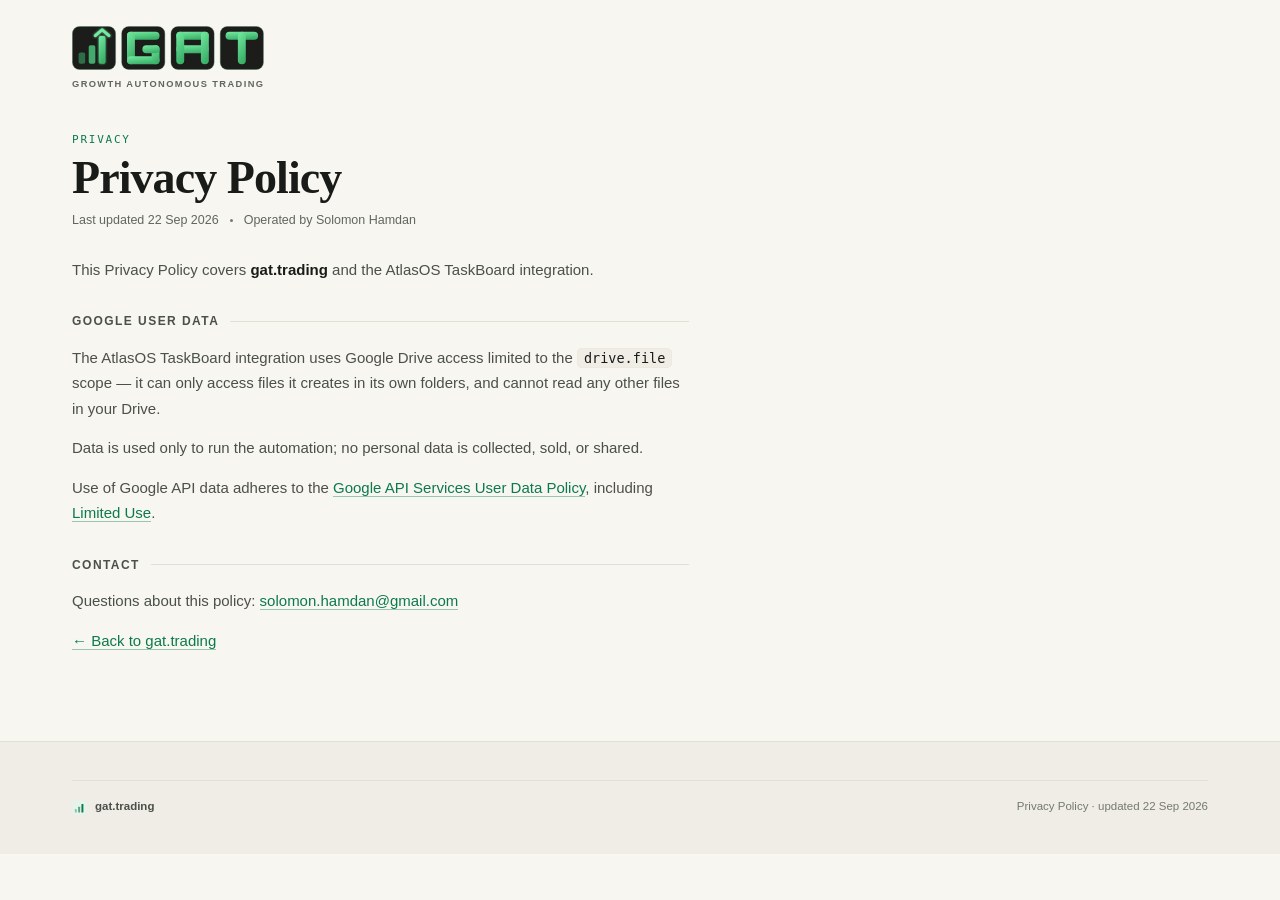
==== privacy/index.html @ 491ab85e "site: add /privacy policy page" ====
<!doctype html>
<html lang="en">
<head>
<meta charset="utf-8">
<meta name="viewport" content="width=device-width, initial-scale=1, viewport-fit=cover">
<title>Privacy Policy — gat.trading</title>
<meta name="description" content="Privacy Policy for gat.trading and the AtlasOS TaskBoard integration: Google user data, drive.file scope, and Limited Use.">
<meta name="robots" content="index,follow">
<meta name="color-scheme" content="light dark">
<meta name="theme-color" content="#f7f6f1" media="(prefers-color-scheme: light)">
<meta name="theme-color" content="#0b0d0c" media="(prefers-color-scheme: dark)">
<link rel="icon" href="data:image/svg+xml,<svg xmlns='http://www.w3.org/2000/svg' viewBox='0 0 100 100'><rect width='100' height='100' rx='22' fill='%230d7a4a'/><rect x='20' y='58' width='14' height='26' rx='4' fill='white' opacity='.45'/><rect x='43' y='42' width='14' height='42' rx='4' fill='white' opacity='.7'/><rect x='66' y='24' width='14' height='60' rx='4' fill='white'/></svg>">
<link rel="stylesheet" href="/assets/style.css?v=21">
<style>
  /* Prose wrapper — reuses the site's tokens, only constrains measure & spacing. */
  .legal { max-width: 74ch; padding-bottom: 8px; }
  .legal p { font-size: 15px; line-height: 1.7; color: var(--ink2); margin-top: 14px; }
  .legal p:first-of-type { margin-top: 0; }
  .legal b { color: var(--ink); font-weight: 620; }
  .legal code { font-family: var(--mono); font-size: 13.5px; background: var(--bg2); border: 1px solid var(--hair); border-radius: 5px; padding: 1px 6px; color: var(--ink); }
  .legal a { color: var(--brand); text-decoration: none; border-bottom: 1px solid color-mix(in srgb, var(--brand) 40%, transparent); }
  .legal a:hover { border-bottom-color: var(--brand); }
  .legal .stitle { margin-top: 30px; }
  .backhome { margin-top: 26px; font-size: 12.5px; }
</style>
</head>
<body>

<header class="mast shell">
  <div class="mastrow">
    <div class="lockup">
    <!-- GAT mark — same inline SVG as the homepage lockup. -->
    <svg class="logo" viewBox="0 0 436 100" role="img" aria-label="GAT" focusable="false">
      <defs>
        <linearGradient id="gatg" x1="0" y1="0" x2="0.35" y2="1">
          <stop offset="0"   stop-color="#74EBA1"/>
          <stop offset="1"   stop-color="#3CB16A"/>
        </linearGradient>
        <filter id="gatglow" x="-60%" y="-60%" width="220%" height="220%">
          <feGaussianBlur stdDeviation="2.6" result="b"/>
          <feMerge><feMergeNode in="b"/><feMergeNode in="SourceGraphic"/></feMerge>
        </filter>
      </defs>
      <g transform="translate(0,0)">
        <rect class="tile" x="1" y="1" width="98" height="98" rx="16"/>
        <rect x="15" y="60" width="15" height="26" rx="4" fill="#2E6E47"/>
        <rect x="38" y="44" width="15" height="42" rx="4" fill="#43A96C"/>
        <rect x="61" y="23" width="15" height="63" rx="4" fill="url(#gatg)" filter="url(#gatglow)"/>
        <path d="M53 22 L68.5 8.5 L84 22" fill="none" stroke="#74EBA1" stroke-width="6.5"
              stroke-linecap="round" stroke-linejoin="round" filter="url(#gatglow)"/>
      </g>
      <g transform="translate(112,0)" fill="url(#gatg)">
        <rect class="tile" x="1" y="1" width="98" height="98" rx="16"/>
        <rect x="13" y="13" width="74" height="18" rx="9"/>
        <rect x="13" y="13" width="18" height="74" rx="9"/>
        <rect x="13" y="69" width="74" height="18" rx="9"/>
        <rect x="69" y="44" width="18" height="43" rx="9"/>
        <rect x="48" y="44" width="39" height="18" rx="9"/>
      </g>
      <g transform="translate(224,0)" fill="url(#gatg)">
        <rect class="tile" x="1" y="1" width="98" height="98" rx="16"/>
        <rect x="13" y="13" width="74" height="18" rx="9"/>
        <rect x="13" y="44" width="74" height="18" rx="9"/>
        <rect x="13" y="13" width="18" height="74" rx="9"/>
        <rect x="69" y="13" width="18" height="74" rx="9"/>
      </g>
      <g transform="translate(336,0)" fill="url(#gatg)">
        <rect class="tile" x="1" y="1" width="98" height="98" rx="16"/>
        <rect x="13" y="13" width="74" height="18" rx="9"/>
        <rect x="41" y="13" width="18" height="74" rx="9"/>
      </g>
    </svg>
      <div class="tagline">Growth Autonomous Trading</div>
    </div>
  </div>
</header>

<main class="shell">
  <section class="panel on">
    <div class="phead">
      <div class="no">PRIVACY</div>
      <h1>Privacy Policy</h1>
      <div class="psub">
        <span>Last updated 22 Sep 2026</span>
        <span class="sep"></span>
        <span>Operated by Solomon Hamdan</span>
      </div>
    </div>

    <div class="legal">
      <p>This Privacy Policy covers <b>gat.trading</b> and the AtlasOS TaskBoard integration.</p>

      <div class="stitle"><h2>Google user data</h2><span class="rule"></span></div>
      <p>The AtlasOS TaskBoard integration uses Google Drive access limited to the
        <code>drive.file</code> scope — it can only access files it creates in its own
        folders, and cannot read any other files in your Drive.</p>
      <p>Data is used only to run the automation; no personal data is collected, sold, or shared.</p>
      <p>Use of Google API data adheres to the
        <a href="https://developers.google.com/terms/api-services-user-data-policy" target="_blank" rel="noopener">Google API Services User Data Policy</a>,
        including
        <a href="https://developers.google.com/terms/api-services-user-data-policy#additional_requirements_for_specific_api_scopes" target="_blank" rel="noopener">Limited Use</a>.</p>

      <div class="stitle"><h2>Contact</h2><span class="rule"></span></div>
      <p>Questions about this policy: <a href="mailto:solomon.hamdan@gmail.com">solomon.hamdan@gmail.com</a></p>

      <p class="backhome"><a href="/">← Back to gat.trading</a></p>
    </div>
  </section>
</main>

<footer>
  <div class="shell footin">
    <div class="footline">
      <span class="b">
        <svg viewBox="0 0 100 100"><rect width="100" height="100" rx="24" fill="var(--wash)"/><rect x="19" y="60" width="13" height="24" rx="4" fill="var(--brand)" opacity=".4"/><rect x="41" y="45" width="13" height="39" rx="4" fill="var(--brand)" opacity=".65"/><rect x="63" y="26" width="13" height="58" rx="4" fill="var(--brand)"/></svg>
        gat.trading
      </span>
      <span>Privacy Policy · updated 22 Sep 2026</span>
    </div>
  </div>
</footer>

</body>
</html>
---- assets/style.css ----
/* ============================================================
   gat.trading — stylesheet (Fable redesign, applied 2026-08-22)
   System fonts, inline SVG, no network. Warm ledger paper in light,
   deep green-black in dark; the theme switch on the masthead adds a
   data-theme attribute on <html>, otherwise the system setting rules.
   ============================================================ */

:root {
  color-scheme: light dark;
  --sans: ui-sans-serif, -apple-system, BlinkMacSystemFont, "Segoe UI", Inter, "Helvetica Neue", Arial, sans-serif;
  --serif: "Iowan Old Style", Charter, "Palatino Linotype", Palatino, Georgia, "Source Serif 4", serif;
  --mono: ui-monospace, "SF Mono", "JetBrains Mono", Menlo, Consolas, monospace;

  /* light — warm ledger paper */
  --bg: #f7f6f1;
  --bg2: #efede6;
  --card: #fffefb;
  --card2: #faf9f4;
  --line: #e2dfd3;
  --hair: #eceade;
  --ink: #191b18;
  --ink2: #4b5049;
  --mut: #61665d;
  --faint: #747970;

  --brand: #0d7a4a;
  --brand2: #0a5e39;
  --wash: #e6f3eb;

  --up: #0d7a49;   --upw: rgba(13,122,73,.11);
  --dn: #b53238;   --dnw: rgba(181,50,56,.11);
  --amber: #99650f; --amberw: #f6edd9;
  --violet: #5a4bad; --violetw: #eeebf9;
  --blue: #1f5f9e;  --bluew: #e6f0f9;
  --gold: #8a6a12;  --goldw: #f7f0d8;

  --sh1: 0 1px 2px rgba(25,27,24,.05);
  --sh2: 0 2px 5px rgba(25,27,24,.05), 0 12px 30px -16px rgba(25,27,24,.18);

  --rs: 8px; --rm: 12px; --rl: 16px;
  --pad: clamp(16px, 4vw, 32px);
  --shell: 1200px;
}

@media (prefers-color-scheme: dark) {
  :root:not([data-theme="light"]) {
    --bg: #0b0d0c; --bg2: #0f1210; --card: #141816; --card2: #181c1a;
    --line: #262b27; --hair: #1d221f;
    --ink: #e8ece9; --ink2: #b3bab4; --mut: #8e968f; --faint: #7c847d;
    --brand: #55d896; --brand2: #7ce4b1; --wash: rgba(85,216,150,.12);
    --up: #4bd894; --upw: rgba(75,216,148,.13);
    --dn: #ff7c81; --dnw: rgba(255,124,129,.13);
    --amber: #f0b565; --amberw: rgba(240,181,101,.13);
    --violet: #a99cf5; --violetw: rgba(169,156,245,.13);
    --blue: #74b6f0; --bluew: rgba(116,182,240,.13);
    --gold: #e3c268; --goldw: rgba(227,194,104,.13);
    --sh1: 0 1px 2px rgba(0,0,0,.4);
    --sh2: 0 2px 5px rgba(0,0,0,.35), 0 14px 34px -18px rgba(0,0,0,.75);
  }
}
:root[data-theme="dark"] {
  --bg: #0b0d0c; --bg2: #0f1210; --card: #141816; --card2: #181c1a;
  --line: #262b27; --hair: #1d221f;
  --ink: #e8ece9; --ink2: #b3bab4; --mut: #8e968f; --faint: #7c847d;
  --brand: #55d896; --brand2: #7ce4b1; --wash: rgba(85,216,150,.12);
  --up: #4bd894; --upw: rgba(75,216,148,.13);
  --dn: #ff7c81; --dnw: rgba(255,124,129,.13);
  --amber: #f0b565; --amberw: rgba(240,181,101,.13);
  --violet: #a99cf5; --violetw: rgba(169,156,245,.13);
  --blue: #74b6f0; --bluew: rgba(116,182,240,.13);
  --gold: #e3c268; --goldw: rgba(227,194,104,.13);
  --sh1: 0 1px 2px rgba(0,0,0,.4);
  --sh2: 0 2px 5px rgba(0,0,0,.35), 0 14px 34px -18px rgba(0,0,0,.75);
}

*, *::before, *::after { box-sizing: border-box; }
html { -webkit-text-size-adjust: 100%; }
body {
  margin: 0; background: var(--bg); color: var(--ink);
  font-family: var(--sans); font-size: 15px; line-height: 1.55;
  -webkit-font-smoothing: antialiased; text-rendering: optimizeLegibility;
  overflow-x: hidden;
}
h1,h2,h3,h4,p,ul,ol,figure { margin: 0; }
ul { padding: 0; list-style: none; }
button { font: inherit; color: inherit; background: none; border: 0; cursor: pointer; }
a { color: inherit; }
svg { display: block; }
:focus-visible { outline: 2px solid var(--brand); outline-offset: 2px; border-radius: 4px; }

.num { font-family: var(--mono); font-variant-numeric: tabular-nums; letter-spacing: -.01em; }
.up { color: var(--up); } .dn { color: var(--dn); }
.flat { color: var(--faint); } .na { color: var(--faint); }
.sr { position:absolute; width:1px; height:1px; margin:-1px; padding:0; overflow:hidden; clip:rect(0 0 0 0); white-space:nowrap; border:0; }
.shell { max-width: var(--shell); margin-inline: auto; padding-inline: var(--pad); }

.eyebrow { font-size: 10.5px; font-weight: 660; letter-spacing: .14em; text-transform: uppercase; color: var(--mut); }

/* ---- masthead ---- */
.mast { padding-top: clamp(16px, 3vw, 26px); }
.mastrow { display: flex; align-items: center; justify-content: space-between; gap: 14px; flex-wrap: wrap; }
.lockup { display: flex; align-items: center; gap: 12px; }
.mark { width: 40px; height: 40px; border-radius: 11px; flex: none; }
.word { font-size: clamp(20px, 3.4vw, 25px); font-weight: 700; letter-spacing: .01em; line-height: 1; }
.word i { font-style: normal; color: var(--brand); }
.word span { color: var(--faint); font-weight: 400; }
.tagline { margin-top: 4px; font-size: 9.5px; font-weight: 620; letter-spacing: .19em; text-transform: uppercase; color: var(--mut); }
.mastright { display: flex; align-items: center; gap: 10px; }
.folio {
  display: inline-flex; align-items: center; gap: 8px; padding: 6px 12px 6px 9px;
  border-radius: 999px; background: var(--card); border: 1px solid var(--line);
  box-shadow: var(--sh1); font-size: 11.5px; color: var(--ink2); white-space: nowrap;
}
.folio b { font-family: var(--mono); font-weight: 600; font-size: 11px; color: var(--ink); }
.pulse { width: 6px; height: 6px; border-radius: 50%; background: var(--brand); position: relative; flex: none; }
.pulse::after { content:""; position:absolute; inset:-4px; border-radius:50%; border:1px solid var(--brand); opacity:.4; animation: pw 2.8s ease-out infinite; }
@keyframes pw { 0% { transform: scale(.6); opacity:.5 } 70%,100% { transform: scale(1.5); opacity:0 } }
.themer { display: inline-flex; padding: 3px; gap: 2px; border-radius: 999px; background: var(--card); border: 1px solid var(--line); box-shadow: var(--sh1); }
.themer button { width: 28px; height: 26px; border-radius: 999px; display: grid; place-items: center; color: var(--mut); }
.themer button:hover { color: var(--ink); }
.themer button[aria-pressed="true"] { background: var(--bg2); color: var(--ink); }
.themer svg { width: 14px; height: 14px; stroke: currentColor; fill: none; stroke-width: 1.7; stroke-linecap: round; stroke-linejoin: round; }
@media (max-width: 560px) { .folio .fl-x { display: none; } }

/* ---- tabs ---- */
.navwrap {
  position: sticky; top: 0; z-index: 40; margin-top: clamp(12px, 2.4vw, 20px);
  background: color-mix(in srgb, var(--bg) 86%, transparent);
  -webkit-backdrop-filter: saturate(150%) blur(13px); backdrop-filter: saturate(150%) blur(13px);
  border-bottom: 1px solid var(--hair);
}
.tabs { position: relative; display: flex; gap: 2px; overflow-x: auto; scrollbar-width: none; padding-top: 4px; }
.tabs::-webkit-scrollbar { display: none; }
.tab {
  flex: none; position: relative; padding: 9px 14px 12px; border-radius: var(--rs);
  font-size: 13.5px; font-weight: 540; color: var(--mut); white-space: nowrap;
  display: inline-flex; align-items: baseline; gap: 7px; transition: color .16s;
}
.tab:hover { color: var(--ink2); }
.tab[aria-selected="true"] { color: var(--ink); font-weight: 650; }
.tab .k {
  font-family: var(--mono); font-size: 10px; color: var(--faint);
  padding: 1px 5px; border-radius: 999px; background: var(--bg2); border: 1px solid var(--hair);
}
.tab[aria-selected="true"] .k { color: var(--brand2); background: var(--wash); border-color: transparent; }
.ink { position: absolute; bottom: 0; left: 0; width: 0; height: 2px; border-radius: 2px 2px 0 0; background: var(--brand); transition: transform .3s cubic-bezier(.2,.8,.25,1), width .3s cubic-bezier(.2,.8,.25,1); }

/* ---- panels / page heads ---- */
main { padding-block: clamp(22px, 4vw, 38px) 0; }
.panel { display: none; }
.panel.on { display: block; animation: fadein .3s cubic-bezier(.2,.8,.25,1); }
@keyframes fadein { from { opacity: 0; transform: translateY(6px) } to { opacity: 1; transform: none } }

.phead { margin-bottom: clamp(18px, 3vw, 26px); }
.phead .no { font-family: var(--mono); font-size: 11px; color: var(--brand); letter-spacing: .16em; }
.phead h1 { font-family: var(--serif); font-weight: 560; font-size: clamp(30px, 5.4vw, 46px); line-height: 1.04; letter-spacing: -.02em; margin-top: 6px; }
.psub { margin-top: 9px; display: flex; flex-wrap: wrap; align-items: center; gap: 6px 11px; font-size: 12.5px; color: var(--mut); }
.psub .sep { width: 3px; height: 3px; border-radius: 50%; background: var(--faint); }
.psub .num { font-size: 12px; color: var(--ink2); }

.card { background: var(--card); border: 1px solid var(--line); border-radius: var(--rl); box-shadow: var(--sh1); }
.stitle { display: flex; align-items: center; gap: 11px; margin: 0 0 12px; }
.stitle h2 { font-size: 12px; font-weight: 680; letter-spacing: .12em; text-transform: uppercase; color: var(--ink2); white-space: nowrap; }
.stitle .rule { flex: 1; height: 1px; background: var(--line); }
.stitle .tag { font-family: var(--mono); font-size: 10.5px; color: var(--faint); text-align: right; }

.notice {
  display: flex; gap: 11px; align-items: flex-start; padding: 11px 14px; margin-bottom: 20px;
  border-radius: var(--rm); background: var(--amberw);
  border: 1px solid color-mix(in srgb, var(--amber) 26%, transparent);
  font-size: 12.5px; color: var(--ink2); line-height: 1.55;
}
.notice svg { width: 15px; height: 15px; flex: none; margin-top: 2px; stroke: var(--amber); fill: none; stroke-width: 1.8; stroke-linecap: round; }
.notice b { color: var(--ink); font-weight: 620; }

/* ---- markets: tape ---- */
.tape { display: grid; grid-template-columns: repeat(5, minmax(0,1fr)); gap: 10px; margin-bottom: 22px; }
@media (max-width: 1040px) { .tape { grid-template-columns: repeat(3, minmax(0,1fr)); } }
@media (max-width: 700px) {
  .tape { grid-template-columns: none; grid-auto-flow: column; grid-auto-columns: 62%; overflow-x: auto; scroll-snap-type: x mandatory; margin-inline: calc(var(--pad) * -1); padding-inline: var(--pad); scrollbar-width: none; }
  .tape::-webkit-scrollbar { display: none; }
  .tp { scroll-snap-align: start; }
}
.tp {
  background: var(--card); border: 1px solid var(--line); border-radius: var(--rm);
  padding: 12px 13px 10px; box-shadow: var(--sh1);
  transition: transform .2s cubic-bezier(.2,.8,.25,1), box-shadow .2s, border-color .2s;
}
.tp:hover { transform: translateY(-2px); box-shadow: var(--sh2); border-color: color-mix(in srgb, var(--line) 45%, var(--brand)); }
.tp-r { display: flex; align-items: baseline; justify-content: space-between; gap: 8px; }
.tp-n { font-size: 10.5px; font-weight: 650; letter-spacing: .08em; text-transform: uppercase; color: var(--mut); }
.tp-d { font-family: var(--mono); font-size: 11.5px; font-weight: 600; }
.tp-p { font-family: var(--mono); font-size: clamp(18px, 2.4vw, 22px); font-weight: 600; letter-spacing: -.03em; margin-top: 3px; }
.tp-x { display: flex; justify-content: space-between; margin-top: 3px; font-size: 8.5px; letter-spacing: .06em; color: var(--faint); text-transform: uppercase; }

/* ---- markets: breadth ---- */
.breadth {
  display: grid; grid-template-columns: minmax(0,1fr) minmax(0,1.05fr); gap: 18px; align-items: start;
  background: var(--card); border: 1px solid var(--line); border-radius: var(--rl);
  padding: 15px 17px; box-shadow: var(--sh1); margin-bottom: 22px;
}
@media (max-width: 860px) { .breadth { grid-template-columns: 1fr; gap: 18px; } }
.brh { display: flex; align-items: center; justify-content: space-between; gap: 10px; margin-bottom: 10px; flex-wrap: wrap; }
.brt { font-size: 11px; font-weight: 670; letter-spacing: .12em; text-transform: uppercase; color: var(--mut); }
.brbar { display: flex; height: 9px; border-radius: 999px; overflow: hidden; gap: 2px; background: var(--bg2); }
.brseg { min-width: 3px; transition: flex-grow .45s cubic-bezier(.2,.8,.25,1); }
.brseg.g { background: var(--up); } .brseg.f { background: var(--faint); opacity: .5; } .brseg.r { background: var(--dn); }
.brkey { display: flex; gap: 15px; margin-top: 10px; font-size: 11.5px; color: var(--mut); flex-wrap: wrap; }
.brkey i { width: 7px; height: 7px; border-radius: 2px; display: inline-block; margin-right: 6px; vertical-align: 1px; }
.brkey b { font-family: var(--mono); font-weight: 600; color: var(--ink); }
.movers { display: grid; grid-template-columns: 1fr 1fr; gap: 4px 22px; }
@media (max-width: 460px) { .movers { grid-template-columns: 1fr; } }
.mvc + .mvc { border-left: 1px solid var(--hair); padding-left: 20px; }
@media (max-width: 460px) { .mvc + .mvc { border-left: 0; padding-left: 0; border-top: 1px solid var(--hair); padding-top: 6px; margin-top: 4px; } }
.mv { display: flex; align-items: center; gap: 9px; padding: 3.5px 0; font-size: 12.5px; min-width: 0; }
.mv .r { font-family: var(--mono); font-size: 9.5px; color: var(--faint); width: 12px; flex: none; }
.mv .n { flex: 1; min-width: 0; overflow: hidden; text-overflow: ellipsis; white-space: nowrap; color: var(--ink2); }
.mv .v { font-family: var(--mono); font-size: 12px; font-weight: 600; flex: none; }

/* ---- markets: controls ---- */
.controls { display: flex; align-items: center; gap: 10px; flex-wrap: wrap; margin-bottom: 14px; }
.chips { display: flex; gap: 5px; flex-wrap: wrap; }
.chip {
  padding: 6px 12px; border-radius: 999px; font-size: 12.5px; font-weight: 520;
  color: var(--mut); border: 1px solid var(--line); background: var(--card);
  transition: all .15s; white-space: nowrap;
}
.chip:hover { color: var(--ink); border-color: var(--faint); }
.chip[aria-pressed="true"] { background: var(--ink); color: var(--bg); border-color: var(--ink); font-weight: 600; }
.chip .c { font-family: var(--mono); font-size: 10px; opacity: .55; margin-left: 5px; }
.chip.sm { padding: 3px 9px; font-size: 11px; }
.search { position: relative; margin-left: auto; }
.search input {
  font: inherit; font-size: 13px; width: 185px; padding: 7px 11px 7px 30px;
  border-radius: 999px; border: 1px solid var(--line); background: var(--card); color: var(--ink);
  transition: border-color .15s, width .2s;
}
.search input::placeholder { color: var(--faint); }
.search input:focus { outline: none; border-color: var(--brand); width: 215px; }
.search svg { position: absolute; left: 11px; top: 50%; transform: translateY(-50%); width: 13px; height: 13px; stroke: var(--faint); fill: none; stroke-width: 1.9; }
@media (max-width: 640px) { .search { margin-left: 0; width: 100%; } .search input, .search input:focus { width: 100%; } }

/* ---- markets: tables ---- */
.grp { margin-bottom: 20px; }
.twrap { background: var(--card); border: 1px solid var(--line); border-radius: var(--rl); box-shadow: var(--sh1); overflow: clip; }
table.mk { width: 100%; border-collapse: collapse; }
table.mk thead th {
  position: sticky; top: 46px; z-index: 5; background: var(--card);
  font-size: 10px; font-weight: 670; letter-spacing: .1em; text-transform: uppercase;
  color: var(--mut); text-align: right; padding: 10px 14px; white-space: nowrap;
  border-bottom: 1px solid var(--line);
}
table.mk thead th:first-child { text-align: left; }
table.mk thead th.sortable { cursor: pointer; user-select: none; }
table.mk thead th.sortable:hover { color: var(--ink); }
table.mk thead th .arw { display: inline-block; width: 8px; margin-left: 4px; opacity: 0; }
table.mk thead th[aria-sort] { color: var(--ink); }
table.mk thead th[aria-sort] .arw { opacity: 1; }
table.mk tbody tr { border-top: 1px solid var(--hair); transition: background .12s; }
table.mk tbody tr:first-child { border-top: 0; }
table.mk tbody tr:hover { background: var(--card2); }
table.mk td { padding: 10px 14px; vertical-align: middle; }
.aname { display: flex; align-items: center; gap: 11px; min-width: 0; }
.tick {
  flex: none; width: 30px; height: 30px; border-radius: 8px; display: grid; place-items: center;
  font-family: var(--mono); font-size: 9.5px; font-weight: 650;
  background: var(--bg2); color: var(--ink2); border: 1px solid var(--hair);
}
.aname .nm b { font-weight: 560; font-size: 14px; display: block; letter-spacing: -.005em; }
.aname .nm i { font-style: normal; font-size: 10.5px; color: var(--faint); display: block; margin-top: 1px; line-height: 1.35; }
.stmini {
  display: inline-flex; align-items: center; gap: 4px; margin-left: 8px; padding: 1px 7px;
  border-radius: 999px; font-size: 9.5px; font-weight: 650; letter-spacing: .05em;
  text-transform: uppercase; vertical-align: 2px; white-space: nowrap; cursor: pointer; border: 0;
}
.stmini::before { content:""; width: 5px; height: 5px; border-radius: 50%; background: currentColor; }
td.price { text-align: right; }
td.price .v { font-family: var(--mono); font-size: 14.5px; font-weight: 600; letter-spacing: -.02em; }
td.pc { text-align: right; position: relative; }
td.pc .v { font-family: var(--mono); font-size: 13px; font-weight: 550; position: relative; z-index: 1; }
td.pc .tint { position: absolute; inset: 4px 5px; border-radius: 6px; z-index: 0; pointer-events: none; }

@media (max-width: 780px) {
  table.mk, table.mk tbody { display: block; width: 100%; }
  table.mk thead { display: none; }
  table.mk tbody tr {
    display: grid; grid-template-columns: repeat(12, minmax(0,1fr));
    column-gap: 5px; row-gap: 9px; padding: 13px 14px; border-top: 1px solid var(--hair);
  }
  table.mk td { display: block; padding: 0; }
  td.nm2 { grid-column: 1 / 8; }
  td.price { grid-column: 8 / 13; padding-top: 4px; }
  td.price .v { font-size: 15.5px; }
  td.pc { grid-column: span 3; text-align: left; padding: 6px 7px; border-radius: 7px; background: var(--bg2); min-width: 0; }
  td.pc::before { content: attr(data-l); display: block; font-size: 8.5px; letter-spacing: .09em; text-transform: uppercase; color: var(--faint); margin-bottom: 1px; }
  td.pc .tint { display: none; }
  td.pc .v { font-size: 12px; }
  .aname { align-items: flex-start; gap: 9px; }
  .tick { width: 26px; height: 26px; border-radius: 7px; }
  .stmini { display: inline-flex; margin: 3px 0 0; }
}
@media (max-width: 400px) {
  table.mk tbody tr { padding: 12px 11px; column-gap: 4px; }
  td.pc { padding: 5px; } td.pc .v { font-size: 11px; }
}

.notes { margin-top: 24px; }
.notes summary { cursor: pointer; list-style: none; display: inline-flex; align-items: center; gap: 8px; font-size: 12px; font-weight: 620; letter-spacing: .06em; text-transform: uppercase; color: var(--mut); padding: 9px 0; }
.notes summary::-webkit-details-marker { display: none; }
.notes summary:hover { color: var(--ink); }
.notes summary svg { transition: transform .2s; width: 11px; height: 11px; stroke: currentColor; fill: none; stroke-width: 2; }
.notes[open] summary svg { transform: rotate(90deg); }
.notes .nbody { border-left: 2px solid var(--line); padding: 4px 0 4px 18px; margin-top: 4px; display: grid; gap: 11px; max-width: 76ch; }
.notes .nbody p { font-size: 13px; color: var(--ink2); line-height: 1.6; }
.notes .nbody b { color: var(--ink); font-weight: 620; }

/* ---- brief ---- */
.feature {
  position: relative; overflow: hidden; margin-bottom: 26px;
  background: var(--card); border: 1px solid var(--line); border-radius: var(--rl);
  box-shadow: var(--sh2); padding: clamp(20px, 3.6vw, 34px);
}
.feature::before { content:""; position:absolute; left:0; top:0; bottom:0; width:3px; background: linear-gradient(var(--brand), color-mix(in srgb, var(--brand) 15%, transparent)); }
.feature .fk { display: inline-flex; align-items: center; gap: 8px; font-size: 10px; font-weight: 670; letter-spacing: .14em; text-transform: uppercase; color: var(--brand2); margin-bottom: 12px; }
.feature .fk::before { content:""; width: 18px; height: 1px; background: currentColor; }
.feature h2 { font-family: var(--serif); font-weight: 580; font-size: clamp(21px, 3.6vw, 31px); line-height: 1.22; letter-spacing: -.018em; max-width: 30ch; }
.feature .fw { margin-top: 14px; max-width: 62ch; font-size: 14px; line-height: 1.62; color: var(--ink2); }
.feature .fw .lbl { display: block; font-size: 9.5px; font-weight: 670; letter-spacing: .12em; text-transform: uppercase; color: var(--faint); margin-bottom: 3px; }
.feature .srcs { margin-top: 14px; }

.bgrid { display: grid; gap: clamp(22px, 4vw, 44px); grid-template-columns: 185px minmax(0,1fr); align-items: start; max-width: 1010px; }
@media (max-width: 900px) { .bgrid { grid-template-columns: 1fr; gap: 18px; } }
.toc { position: sticky; top: 70px; }
@media (max-width: 900px) {
  .toc { position: static; display: flex; gap: 6px; overflow-x: auto; margin-inline: calc(var(--pad) * -1); padding-inline: var(--pad); padding-bottom: 4px; scrollbar-width: none; }
  .toc::-webkit-scrollbar { display: none; }
}
.toc-h { font-size: 10px; font-weight: 670; letter-spacing: .13em; text-transform: uppercase; color: var(--faint); margin-bottom: 10px; }
@media (max-width: 900px) { .toc-h { display: none; } }
.toc a {
  display: flex; align-items: baseline; gap: 8px; padding: 6px 0 6px 11px; margin-left: -13px;
  font-size: 12.5px; color: var(--mut); text-decoration: none; border-left: 2px solid transparent;
  transition: color .15s, border-color .15s;
}
.toc a:hover { color: var(--ink); }
.toc a.cur { color: var(--ink); border-left-color: var(--brand); font-weight: 600; }
.toc a .k { font-family: var(--mono); font-size: 9.5px; color: var(--faint); margin-left: auto; }
@media (max-width: 900px) {
  .toc a { border: 1px solid var(--line); border-radius: 999px; padding: 6px 12px; margin: 0; white-space: nowrap; background: var(--card); flex: none; }
  .toc a.cur { border-color: var(--brand); background: var(--wash); }
  .toc a .k { margin-left: 4px; }
}
.bsec { margin-bottom: clamp(26px, 4vw, 40px); scroll-margin-top: 82px; }
.bsec-h { display: flex; align-items: center; gap: 12px; margin-bottom: 14px; }
.bsec-h .n { font-family: var(--mono); font-size: 10px; font-weight: 650; color: var(--bg); background: var(--ink); width: 20px; height: 20px; border-radius: 6px; display: grid; place-items: center; flex: none; }
.bsec-h h2 { font-family: var(--serif); font-size: clamp(19px, 2.6vw, 24px); font-weight: 580; letter-spacing: -.015em; }
.bsec-h .rule { flex: 1; height: 1px; background: var(--line); }
.bsec-h .ct { font-family: var(--mono); font-size: 10.5px; color: var(--faint); }
.bitem { padding: 17px 0; border-top: 1px solid var(--hair); display: grid; gap: 9px; }
.bitem:first-of-type { border-top: 0; padding-top: 2px; }
.bitem h3 { font-family: var(--serif); font-size: clamp(16px, 2.1vw, 18.5px); font-weight: 580; line-height: 1.38; letter-spacing: -.01em; max-width: 62ch; }
.bwhy { display: flex; gap: 12px; max-width: 68ch; }
.bwhy::before { content:""; width: 2px; border-radius: 2px; flex: none; background: linear-gradient(var(--brand), transparent); opacity: .5; }
.bwhy .lbl { font-size: 9.5px; font-weight: 670; letter-spacing: .11em; text-transform: uppercase; color: var(--faint); display: block; margin-bottom: 3px; }
.bwhy p { font-size: 13.5px; line-height: 1.6; color: var(--ink2); }
.srcs { display: flex; flex-wrap: wrap; gap: 6px; }
.src {
  display: inline-flex; align-items: center; gap: 6px; max-width: 100%;
  padding: 4px 10px 4px 8px; border-radius: 999px; border: 1px solid var(--line);
  background: var(--card); font-size: 11.5px; color: var(--mut); text-decoration: none; transition: all .15s;
}
.src:hover { color: var(--ink); border-color: var(--faint); background: var(--card2); }
.src .dm { font-family: var(--mono); font-size: 9.5px; font-weight: 620; color: var(--brand2); background: var(--wash); padding: 1px 5px; border-radius: 4px; flex: none; }
.src .tt { overflow: hidden; text-overflow: ellipsis; white-space: nowrap; max-width: 34ch; }
.src svg { width: 9px; height: 9px; stroke: currentColor; fill: none; stroke-width: 2.2; flex: none; opacity: .5; }

/* ---- weekly ---- */
.lede {
  display: grid; grid-template-columns: auto minmax(0,1fr); gap: 16px; margin-bottom: 24px;
  background: var(--card); border: 1px solid var(--line); border-radius: var(--rl);
  padding: clamp(17px, 3vw, 24px) clamp(17px, 3vw, 26px); box-shadow: var(--sh1);
  position: relative; overflow: hidden;
}
.lede::before { content:""; position:absolute; left:0; top:0; bottom:0; width:3px; background: linear-gradient(var(--brand), color-mix(in srgb, var(--brand) 18%, transparent)); }
.ledemark { font-family: var(--serif); font-size: 44px; line-height: .8; color: var(--brand); opacity: .35; user-select: none; }
.lede p { font-family: var(--serif); font-size: clamp(16px, 2.2vw, 19.5px); line-height: 1.52; letter-spacing: -.006em; margin-top: 8px; }
@media (max-width: 620px) { .lede { grid-template-columns: 1fr; gap: 5px; } .ledemark { font-size: 32px; } }

/* ---- weekly: the Smart Money Flow card (2026-09-07) ----------------------
   Ruled shape: a headline, the five buckets, a footer. NO COLOUR IMPLYING
   URGENCY (design A.6) - the arrows and the agreement counts carry the whole
   read, and every one of them is inked the same. The hard-asset line is plain
   and never softened (A.7). */
.mflow {
  background: var(--card); border: 1px solid var(--line); border-radius: var(--rl);
  padding: clamp(15px, 2.6vw, 20px) clamp(16px, 3vw, 24px); box-shadow: var(--sh1);
  margin-bottom: 24px;
}
.mflow .eyebrow { display: block; margin-bottom: 9px; }
.mfhl {
  font-size: clamp(14.5px, 1.9vw, 16.5px); font-weight: 640; color: var(--ink);
  line-height: 1.45; letter-spacing: -.006em;
}
.mfbk { display: flex; flex-wrap: wrap; gap: 7px 18px; margin-top: 12px; }
.mfb { display: inline-flex; align-items: baseline; gap: 6px; font-size: 12.5px; color: var(--ink2); }
.mfb .n { font-weight: 620; color: var(--ink); }
.mfb .a { font-size: 12px; color: var(--ink2); width: 1em; text-align: center; }
.mfb .g { font-family: var(--mono); font-size: 11px; color: var(--mut); }
.mfhard {
  margin-top: 14px; padding: 8px 0 8px 11px; border-left: 2px solid var(--ink2);
  font-size: 12.5px; line-height: 1.5; color: var(--ink); font-weight: 600;
}
.mffoot {
  margin-top: 14px; padding-top: 10px; border-top: 1px solid var(--hair);
  font-size: 10.5px; line-height: 1.55; color: var(--faint);
}
.mfoff { font-size: 12.5px; color: var(--faint); }
@media (max-width: 460px) { .mfbk { gap: 6px 14px; } }

.record { display: grid; gap: 1px; background: var(--line); border: 1px solid var(--line); border-radius: var(--rl); overflow: hidden; grid-template-columns: repeat(6, 1fr); margin-bottom: 24px; }
@media (max-width: 1000px) { .record { grid-template-columns: repeat(3, 1fr); } }
@media (max-width: 560px) { .record { grid-template-columns: repeat(2, 1fr); } }
.rc { background: var(--card); padding: 13px 14px 14px; }
.rc.hl { background: var(--card2); }
.rc .l { font-size: 9.5px; font-weight: 670; letter-spacing: .11em; text-transform: uppercase; color: var(--mut); }
.rc .v { font-family: var(--mono); font-size: clamp(19px, 2.8vw, 25px); font-weight: 600; letter-spacing: -.03em; margin-top: 5px; line-height: 1.05; }
.rc .v.pend { color: var(--faint); font-size: 19px; }
.rc .s { font-size: 10.5px; color: var(--faint); margin-top: 6px; line-height: 1.4; }

.calflag {
  display: inline-flex; align-items: center; gap: 7px; margin-bottom: 20px; flex-wrap: wrap;
  padding: 6px 12px 6px 9px; border-radius: 999px; background: var(--violetw);
  border: 1px solid color-mix(in srgb, var(--violet) 26%, transparent);
  font-size: 11.5px; color: var(--ink2);
}
.calflag b { font-family: var(--mono); font-size: 10px; font-weight: 670; letter-spacing: .05em; color: var(--violet); }

.acards { display: grid; gap: 14px; grid-template-columns: repeat(2, minmax(0,1fr)); }
@media (max-width: 1000px) { .acards { grid-template-columns: 1fr; } }
.ac { background: var(--card); border: 1px solid var(--line); border-radius: var(--rl); box-shadow: var(--sh1); overflow: hidden; transition: box-shadow .2s; }
.ac:hover { box-shadow: var(--sh2); }
.ac-h { padding: 15px 17px 13px; display: grid; gap: 11px; }
.ac-r1 { display: flex; align-items: flex-start; justify-content: space-between; gap: 12px; }
.ac-nm b { font-family: var(--serif); font-size: 19px; font-weight: 580; letter-spacing: -.014em; display: block; line-height: 1.2; }
.ac-nm i { font-style: normal; font-family: var(--mono); font-size: 10.5px; color: var(--faint); display: block; margin-top: 3px; }
.ac-px { text-align: right; flex: none; }
.ac-px .p { font-family: var(--mono); font-size: 20px; font-weight: 600; letter-spacing: -.03em; display: block; line-height: 1.1; }
.ac-px .w { font-family: var(--mono); font-size: 12px; font-weight: 600; margin-top: 2px; display: block; }

.st { display: inline-flex; align-items: center; gap: 6px; padding: 4px 11px; border-radius: 999px; font-size: 11.5px; font-weight: 630; white-space: nowrap; }
.st::before { content:""; width: 6px; height: 6px; border-radius: 50%; background: currentColor; flex: none; }
.st-buy { color: var(--up); background: var(--upw); }
.st-hold { color: var(--brand2); background: var(--wash); }
.st-flat { color: var(--mut); background: var(--bg2); }
.st-wait { color: var(--amber); background: var(--amberw); }
.st-sell { color: var(--dn); background: var(--dnw); }
.st-noread { color: var(--violet); background: var(--violetw); }
.st-nodata { color: var(--faint); background: var(--bg2); }

.ac-strip { display: flex; align-items: center; gap: 14px; flex-wrap: wrap; padding-top: 3px; }
.mini { display: flex; align-items: center; gap: 8px; }
.mini .l { font-size: 9.5px; letter-spacing: .09em; text-transform: uppercase; color: var(--faint); }
.tbars { display: flex; align-items: stretch; gap: 3px; height: 24px; position: relative; }
.tbars::after { content:""; position:absolute; left:-2px; right:-2px; top:50%; height:1px; background: var(--line); pointer-events:none; }
.tb { width: 9px; border-radius: 2px; position: relative; background: var(--bg2); }
.tb i { position: absolute; left: 0; right: 0; border-radius: 2px; display: block; }
.tb.p i { background: var(--up); } .tb.n i { background: var(--dn); }
.rng { width: 84px; height: 5px; border-radius: 999px; background: var(--bg2); position: relative; border: 1px solid var(--hair); }
.rng u { position: absolute; top: 50%; width: 8px; height: 8px; border-radius: 50%; background: var(--ink); transform: translate(-50%,-50%); border: 2px solid var(--card); }
.conf { display: flex; align-items: center; gap: 7px; }
.confb { width: 54px; height: 5px; border-radius: 999px; background: var(--bg2); overflow: hidden; border: 1px solid var(--hair); }
.confb i { display: block; height: 100%; background: var(--brand); }
.conf .cv { font-family: var(--mono); font-size: 11px; font-weight: 600; }

.fan { padding: 4px 17px 15px; }
.fan-h { display: flex; align-items: baseline; justify-content: space-between; gap: 10px; margin-bottom: 11px; }
.fan-h .t { font-size: 9.5px; font-weight: 670; letter-spacing: .11em; text-transform: uppercase; color: var(--mut); }
.fan-h .s { font-family: var(--mono); font-size: 10px; color: var(--faint); }
.fanrows { display: grid; gap: 7px; }
.fanrow { display: grid; grid-template-columns: 92px minmax(0,1fr) auto; gap: 10px; align-items: center; }
.fanrow .fl { font-size: 10.5px; color: var(--mut); white-space: nowrap; display: flex; align-items: baseline; gap: 5px; }
.fanrow .fl .cov { font-family: var(--mono); font-size: 9px; color: var(--faint); }
.fanrow .fv { font-family: var(--mono); font-size: 10.5px; color: var(--ink2); white-space: nowrap; text-align: right; }
@media (max-width: 430px) {
  .fanrow { grid-template-columns: minmax(0,1fr) auto; }
  .fanrow .fl { grid-column: 1; }
  .fanrow .fv { grid-column: 2; }
  .fanrow .ftrack { grid-column: 1 / -1; grid-row: 2; }
}
.ftrack { position: relative; height: 17px; border-radius: 5px; background: var(--bg2); overflow: hidden; }
.fband { position: absolute; top: 0; bottom: 0; border-radius: 4px; }
.fband.b1 { background: color-mix(in srgb, var(--brand) 55%, transparent); }
.fband.b2 { background: color-mix(in srgb, var(--brand) 34%, transparent); }
.fband.b3 { background: color-mix(in srgb, var(--brand) 20%, transparent); }
.fband.b4 { background: color-mix(in srgb, var(--brand) 11%, transparent); }
.fnow { position: absolute; top: -2px; bottom: -2px; width: 2px; background: var(--ink); border-radius: 2px; z-index: 3; }
.fflip { position: absolute; top: 0; bottom: 0; width: 0; border-left: 2px dashed var(--amber); z-index: 2; opacity: .85; }
.fleg { display: flex; gap: 14px; flex-wrap: wrap; margin-top: 11px; font-size: 10.5px; color: var(--faint); }
.fleg .ln { display: inline-block; width: 2px; height: 10px; background: var(--ink); border-radius: 2px; margin-right: 5px; vertical-align: -1px; }
.fleg .lf { display: inline-block; width: 0; height: 10px; border-left: 2px dashed var(--amber); margin-right: 5px; vertical-align: -1px; }
.flip { margin: 0 17px 14px; padding: 9px 12px; border-radius: var(--rs); background: var(--bg2); font-size: 12px; color: var(--ink2); line-height: 1.5; }
.flip b { font-family: var(--mono); font-weight: 620; color: var(--ink); }
/* Price sensitivity and time expiry are separate claims and are set as
   separate rows, each with its own label, so neither can be read as a
   qualifier on the other. */
.flr { display: block; }
.flr + .flr { margin-top: 6px; }
.flr i { font-style: normal; font-weight: 650; color: var(--ink); font-size: 10px; letter-spacing: .07em; text-transform: uppercase; margin-right: 7px; }
.flc { margin-top: 8px; padding-top: 7px; border-top: 1px solid var(--hair); color: var(--mut); }

.words { border-top: 1px solid var(--hair); }
.wtabs { display: flex; gap: 2px; padding: 8px 12px 0; overflow-x: auto; scrollbar-width: none; }
.wtabs::-webkit-scrollbar { display: none; }
.wtab { padding: 6px 11px 8px; font-size: 12px; color: var(--mut); border-bottom: 2px solid transparent; white-space: nowrap; }
.wtab:hover { color: var(--ink2); }
.wtab[aria-selected="true"] { color: var(--ink); font-weight: 600; border-bottom-color: var(--brand); }
.wbody { padding: 13px 17px 16px; }
.wpane { display: none; }
.wpane.on { display: grid; gap: 10px; animation: fadein .24s; }
.wpane p { font-family: var(--serif); font-size: 14.5px; line-height: 1.64; color: var(--ink2); max-width: 68ch; }
.wpane p b { color: var(--ink); font-weight: 620; font-family: var(--sans); font-size: 12px; letter-spacing: .05em; text-transform: uppercase; display: block; margin-bottom: 2px; }
.scen { padding-left: 13px; border-left: 2px solid var(--line); }
.scen.c { border-left-color: var(--brand); }
.scen.u { border-left-color: var(--up); }
.scen.d { border-left-color: var(--dn); }
.prov { padding: 10px 17px; border-top: 1px solid var(--hair); font-family: var(--mono); font-size: 10.5px; color: var(--faint); line-height: 1.55; }
.lastwk { padding: 9px 17px 13px; font-size: 11.5px; color: var(--faint); border-top: 1px solid var(--hair); display: flex; align-items: center; gap: 7px; }
.lastwk svg { width: 12px; height: 12px; stroke: currentColor; fill: none; stroke-width: 1.8; flex: none; }

/* ---- legend (shared) ---- */
.legend { margin-top: 26px; background: var(--card2); border: 1px solid var(--line); border-radius: var(--rl); padding: clamp(17px, 3vw, 24px); }
.legend h2 { font-size: 11px; font-weight: 680; letter-spacing: .13em; text-transform: uppercase; color: var(--mut); margin-bottom: 14px; }
.legrows { display: grid; gap: 1px; background: var(--line); border-radius: var(--rm); overflow: hidden; border: 1px solid var(--line); }
.legrow { background: var(--card); padding: 11px 14px; display: grid; grid-template-columns: minmax(96px, max-content) minmax(0,1fr); gap: 16px; align-items: baseline; }
@media (max-width: 620px) { .legrow { grid-template-columns: 1fr; gap: 5px; } }
.legrow .t { font-size: 12.5px; color: var(--ink2); line-height: 1.55; }
.legfoot { margin-top: 14px; font-size: 12.5px; line-height: 1.66; color: var(--mut); max-width: 82ch; }

/* ---- alpha ---- */
.ledger { display: grid; gap: 1px; background: var(--line); border: 1px solid var(--line); border-radius: var(--rl); overflow: hidden; grid-template-columns: repeat(5, 1fr); margin-bottom: 24px; }
@media (max-width: 900px) { .ledger { grid-template-columns: repeat(3, 1fr); } }
@media (max-width: 520px) { .ledger { grid-template-columns: repeat(2, 1fr); } }
.lg { background: var(--card); padding: 15px 15px 16px; }
.lg.lead { background: var(--card2); }
.lg.lead .v { color: var(--brand2); }
.lg .l { font-size: 9.5px; font-weight: 670; letter-spacing: .11em; text-transform: uppercase; color: var(--mut); }
.lg .v { font-family: var(--mono); font-size: clamp(26px, 4.2vw, 38px); font-weight: 600; letter-spacing: -.04em; line-height: 1; margin-top: 7px; }
.lg .v.zero { color: var(--faint); }
.lg .s { font-size: 10.5px; color: var(--faint); margin-top: 8px; line-height: 1.45; }

.statement {
  position: relative; overflow: hidden; margin-bottom: 26px;
  padding: clamp(22px, 4vw, 38px) clamp(20px, 4vw, 42px);
  border-radius: var(--rl); background: var(--card); border: 1px solid var(--line); box-shadow: var(--sh2);
}
.statement::before {
  content:""; position:absolute; inset:0; pointer-events:none; opacity:.8;
  background: linear-gradient(135deg, color-mix(in srgb, var(--brand) 7%, transparent), transparent 45%);
}
.statement > * { position: relative; }
.statement .sk { display: inline-flex; align-items: center; gap: 8px; margin-bottom: 13px; font-size: 10px; font-weight: 670; letter-spacing: .14em; text-transform: uppercase; color: var(--brand2); }
.statement .sk::before { content:""; width: 18px; height: 1px; background: currentColor; }
.statement h2 { font-family: var(--serif); font-size: clamp(24px, 4.4vw, 36px); font-weight: 580; line-height: 1.12; letter-spacing: -.02em; margin-bottom: 15px; }
.statement p { font-family: var(--serif); font-size: clamp(15px, 2vw, 17px); line-height: 1.66; color: var(--ink2); max-width: 70ch; }

.empty {
  border: 1px dashed var(--line); border-radius: var(--rl); text-align: center; margin-bottom: 24px;
  padding: clamp(24px, 5vw, 42px);
  background: repeating-linear-gradient(45deg, transparent 0 9px, color-mix(in srgb, var(--ink) 3%, transparent) 9px 10px);
}
.empty .glyph { width: 40px; height: 40px; margin: 0 auto 13px; border-radius: 12px; display: grid; place-items: center; background: var(--bg2); border: 1px solid var(--line); }
.empty .glyph svg { width: 19px; height: 19px; stroke: var(--faint); fill: none; stroke-width: 1.6; stroke-linecap: round; stroke-linejoin: round; }
.empty h3 { font-family: var(--serif); font-size: 20px; font-weight: 580; margin-bottom: 9px; }
.empty p { font-size: 13.5px; line-height: 1.65; color: var(--mut); max-width: 60ch; margin-inline: auto; }

.principles { display: grid; gap: 12px; grid-template-columns: repeat(3, minmax(0,1fr)); }
@media (max-width: 860px) { .principles { grid-template-columns: 1fr; } }
.pr { background: var(--card); border: 1px solid var(--line); border-radius: var(--rm); padding: 16px 17px; box-shadow: var(--sh1); }
.pr h4 { font-family: var(--serif); font-size: 16px; font-weight: 600; letter-spacing: -.01em; margin-bottom: 8px; display: flex; align-items: center; gap: 9px; }
.pr h4 svg { width: 15px; height: 15px; stroke: var(--brand); fill: none; stroke-width: 1.7; stroke-linecap: round; stroke-linejoin: round; flex: none; }
.pr p { font-size: 13px; line-height: 1.6; color: var(--ink2); }
.al { display: inline-flex; align-items: center; gap: 6px; padding: 4px 11px; border-radius: 999px; font-size: 11.5px; font-weight: 630; white-space: nowrap; }
.al::before { content:""; width: 6px; height: 6px; border-radius: 50%; background: currentColor; }
.al-valid { color: var(--blue); background: var(--bluew); }
.al-stronger { color: var(--up); background: var(--upw); }
.al-weaker { color: var(--amber); background: var(--amberw); }
.al-killed { color: var(--dn); background: var(--dnw); }
.al-arrived { color: var(--gold); background: var(--goldw); }

/* ---- footer ---- */
footer { margin-top: clamp(44px, 8vw, 80px); border-top: 1px solid var(--line); background: var(--bg2); }
.footin { padding-block: clamp(24px, 4vw, 38px); display: grid; gap: 20px; }
.discl { display: grid; grid-template-columns: auto minmax(0,1fr); gap: 14px; font-size: 11.5px; line-height: 1.7; color: var(--mut); max-width: 92ch; }
@media (max-width: 620px) { .discl { grid-template-columns: 1fr; } }
.discl svg { width: 16px; height: 16px; stroke: var(--faint); fill: none; stroke-width: 1.7; margin-top: 2px; }
.discl b { color: var(--ink2); font-weight: 620; }
.footline { display: flex; align-items: center; justify-content: space-between; gap: 14px; flex-wrap: wrap; padding-top: 17px; border-top: 1px solid var(--line); font-size: 11.5px; color: var(--faint); }
.footline .b { display: flex; align-items: center; gap: 8px; font-weight: 620; color: var(--ink2); }
.footline .b svg { width: 15px; height: 15px; border-radius: 4px; }

@media (prefers-reduced-motion: reduce) {
  *, *::before, *::after { animation: none !important; transition: none !important; }
  html { scroll-behavior: auto !important; }
}

/* ---- additions for the live page (loading, stale, empty, alpha register) ---- */
.status { font-size: 12.5px; color: var(--mut); padding: 2px 0 16px; }
.status[hidden] { display: none; }
[hidden] { display: none !important; }
.tab .k:empty { display: none; }

/* Shown only when a feed has stopped updating. Red on purpose: a dead job
   must announce itself, not blend in. */
.stale {
  display: flex; gap: 11px; align-items: flex-start; padding: 11px 14px; margin-bottom: 20px;
  border-radius: var(--rm); background: var(--dnw);
  border: 1px solid color-mix(in srgb, var(--dn) 40%, transparent);
  font-size: 12.5px; font-weight: 600; color: var(--dn); line-height: 1.55;
}
.stale svg { width: 15px; height: 15px; flex: none; margin-top: 2px; stroke: var(--dn); fill: none; stroke-width: 1.9; stroke-linecap: round; }
.stale p { color: inherit; }

.notice p { color: var(--ink2); }

/* tape cards: the three longer lookbacks in place of the dropped path */
.tp-x { display: flex; justify-content: space-between; gap: 6px; margin-top: 9px; font-family: var(--mono); font-size: 10px; letter-spacing: 0; color: var(--faint); text-transform: none; }
.tp-x span { white-space: nowrap; }
.tp-x span b { font-weight: 400; color: var(--faint); margin-right: 3px; }

/* sources & method keeps its list markup */
.notes .nbody ul { display: grid; gap: 11px; }
.notes .nbody li { font-size: 13px; color: var(--ink2); line-height: 1.6; }
.notes .nbody li b { color: var(--ink); font-weight: 620; }

/* empty / not-yet-published states */
.empty p + p { margin-top: 9px; }
.empty .muted { color: var(--faint); font-size: 12.5px; }

/* weekly: states without a forecast, notes, cross-asset line */
.acnote { padding: 4px 17px 15px; font-size: 13.5px; line-height: 1.6; color: var(--ink2); max-width: 68ch; }
.acnote + .acnote { padding-top: 0; }
.lastwk { flex-wrap: wrap; line-height: 1.5; }
.cohnote { margin-top: 18px; font-size: 13px; line-height: 1.6; color: var(--ink2); max-width: 82ch; }
.cohnote b { color: var(--ink); font-weight: 620; }

/* alpha: the register's cards. Same fabric as the weekly cards; the two dead
   states must never look alike — arrived carries gold, killed carries red. */
.alcards { display: grid; gap: 14px; grid-template-columns: 1fr; margin-bottom: 24px; }
.alc { position: relative; }
.alc.al-card-killed { border-left: 3px solid var(--dn); }
.alc.al-card-arrived { border-left: 3px solid var(--gold); }
.alc .ac-nm b { font-size: 18px; }
.alc .ac-px { display: flex; flex-direction: column; align-items: flex-end; gap: 6px; }
.early { display: inline-flex; align-items: center; font-family: var(--mono); font-size: 10.5px; font-weight: 650; color: var(--gold); background: var(--goldw); padding: 2px 8px; border-radius: 999px; white-space: nowrap; }
.albody { padding: 0 17px 17px; border-top: 1px solid var(--hair); }
.albody h4 { font-size: 9.5px; font-weight: 670; letter-spacing: .12em; text-transform: uppercase; color: var(--mut); margin: 16px 0 6px; }
.albody p { font-family: var(--serif); font-size: 14.5px; line-height: 1.64; color: var(--ink2); max-width: 68ch; }
.albody .srcs { margin-top: 8px; }
.alq { padding-left: 13px; border-left: 2px solid var(--line); font-style: italic; }
.alkill { font-family: var(--mono); font-size: 13px; color: var(--ink); line-height: 1.6; font-style: normal; }
.cprow { display: flex; gap: 10px; align-items: baseline; margin-bottom: 6px; min-width: 0; flex-wrap: wrap; }
.cpdate { font-family: var(--mono); font-size: 11px; color: var(--faint); flex: none; }
.cplink { font-size: 13.5px; color: var(--ink2); text-decoration: underline; text-decoration-color: var(--line); text-underline-offset: 2px; min-width: 0; }
.cplink:hover { color: var(--ink); text-decoration-color: var(--brand); }
.trailrow { display: grid; grid-template-columns: auto auto minmax(0,1fr); gap: 9px; align-items: baseline; margin-bottom: 8px; }
@media (max-width: 560px) { .trailrow { grid-template-columns: auto auto; } .trailrow .trailwhy { grid-column: 1 / -1; } }
.trailweek { font-family: var(--mono); font-size: 11px; color: var(--faint); }
.trailwhy { font-size: 13px; line-height: 1.55; color: var(--ink2); min-width: 0; }
.traillink { font-size: 12px; color: var(--mut); }
.traillink:hover { color: var(--ink); }
.pm { margin-top: 16px; padding: 12px 14px; border: 1px dashed var(--line); border-radius: var(--rm); background: var(--bg2); }
.pm h4 { margin-top: 0; }
.pmrow { font-family: var(--sans); font-size: 13px; line-height: 1.6; color: var(--ink2); margin-bottom: 6px; }
.pmrow b { color: var(--ink); font-weight: 620; }
.alsec { margin-bottom: 26px; }

/* ---- phone fixes measured at 375px ---- */
/* all four tabs must be visible without a swipe: drop the count badges and
   tighten the strip; the strip still scrolls if a narrower phone needs it */
@media (max-width: 480px) {
  .tabs { gap: 0; }
  .tab { padding: 9px 8px 12px; font-size: 12.5px; letter-spacing: -.01em; gap: 0; }
  .tab .k { display: none; }
}
/* the tape's lookback line may wrap on a narrow card rather than overflow it */
.tp-x { flex-wrap: wrap; row-gap: 2px; }
/* five count cells on a two-column phone grid: the last one spans the row
   instead of leaving a blank cell */
@media (max-width: 520px) { .ledger .lg:nth-child(5) { grid-column: 1 / -1; } }
/* a single column must never grow to a source chip's intrinsic width: the
   column is minmax(0,1fr), the chip clips inside it (measured at 375px) */
@media (max-width: 900px) { .bgrid { grid-template-columns: minmax(0, 1fr); } }
@media (max-width: 1000px) { .acards { grid-template-columns: minmax(0, 1fr); } }
.alcards { grid-template-columns: minmax(0, 1fr); }
.ac, .alc, .bsec, .bitem { min-width: 0; }
/* source chips: a definite track so max-width:100% clips the chip instead of
   widening its parent; shorter caps on phones */
.bitem, .wpane.on, .ac-h { grid-template-columns: minmax(0, 1fr); }
.src { min-width: 0; }
.src .dm { max-width: 14ch; overflow: hidden; text-overflow: ellipsis; white-space: nowrap; }
@media (max-width: 560px) { .src .tt { max-width: 22ch; } .src .dm { max-width: 11ch; } }
/* long section titles wrap on a phone rather than run off the edge */
@media (max-width: 560px) { .stitle h2 { white-space: normal; } }
/* trail chips keep their own width inside the grid row */
.trailrow > .al { justify-self: start; }
.tp-x { font-size: 9.5px; gap: 2px 7px; }

/* ---- the GAT mark, restored 2026-08-22 ----
   Four tiles: ascending bars, G, A, T. Inline SVG; the tiles stay dark in both
   themes on purpose - a logo is a constant, not a themed element. */
.lockup { display: block; min-width: 0; }
.logo { height: 40px; width: auto; max-width: 100%; flex: 0 0 auto; display: block; }
.logo .tile { fill: #1C1C1A; stroke: #2E6E47; stroke-width: 1.5; stroke-opacity: .55; }
.lockup .tagline { margin-top: 6px; }
@media (max-width: 560px) { .logo { height: 34px; } .lockup .tagline { font-size: 8.5px; letter-spacing: .14em; margin-top: 5px; } }
/* the tagline runs exactly as wide as the mark: inline-block so it measures
   as text; the renderer scales the type to the mark's width after layout */
.lockup .tagline { display: inline-block; white-space: nowrap; font-size: 9px; letter-spacing: .19em; margin-top: 6px; line-height: 1.2; }
@media (max-width: 560px) { .lockup .tagline { font-size: 8.1px; letter-spacing: .16em; margin-top: 5px; } }
/* a touch larger mark, easier tracking: the fitted tagline lands near 9px */
.logo { height: 44px; }
.lockup .tagline { font-size: 9.3px; letter-spacing: .15em; }
@media (max-width: 560px) { .logo { height: 38px; } .lockup .tagline { font-size: 8.2px; letter-spacing: .13em; } }
/* one column grid for the whole board: every group's table shares the same
   fixed widths, so Price / 24h / 7d / 30d / YTD line up from group to group */
@media (min-width: 781px) {
  table.mk { table-layout: fixed; }
  table.mk th:nth-child(2) { width: 132px; }
  table.mk th:nth-child(n+3) { width: 104px; }
  table.mk td.nm2 { overflow: hidden; }
  .aname .nm { min-width: 0; }
  .aname .nm b, .aname .nm i { overflow-wrap: anywhere; }
}

/* ---- experiments (tab 5, 2026-08-25) ----
   Same fabric as the other four tabs: every colour below is an existing token,
   no new palette. Design record: the tab carries three sub-tabs and the weekly
   histories are never truncated - the publisher enforces that; this layer only
   draws what the stored files say. */
.xtabs { display: flex; gap: 2px; border-bottom: 1px solid var(--hair); margin-bottom: clamp(18px, 3vw, 26px); overflow-x: auto; scrollbar-width: none; }
.xtabs::-webkit-scrollbar { display: none; }
.xtab { flex: none; padding: 8px 13px 11px; font-size: 13px; font-weight: 540; color: var(--mut); white-space: nowrap; border-bottom: 2px solid transparent; margin-bottom: -1px; transition: color .16s; }
.xtab:hover { color: var(--ink2); }
.xtab[aria-selected="true"] { color: var(--ink); font-weight: 650; border-bottom-color: var(--brand); }
.xpane { display: none; }
.xpane.on { display: block; animation: fadein .24s cubic-bezier(.2,.8,.25,1); }
.xintro { font-size: 13.5px; color: var(--mut); line-height: 1.6; margin-bottom: 20px; max-width: 68ch; }

/* status cards */
.exgrid { display: grid; gap: 14px; grid-template-columns: repeat(2, minmax(0,1fr)); margin-bottom: 20px; }
@media (max-width: 720px) { .exgrid { grid-template-columns: minmax(0,1fr); } }
.exc { background: var(--card); border: 1px solid var(--line); border-radius: var(--rl); box-shadow: var(--sh1); padding: 16px 17px; }
.exc .nm { font-family: var(--serif); font-size: 19px; font-weight: 580; letter-spacing: -.014em; }
.exc .sd { font-size: 11.5px; color: var(--faint); margin-top: 3px; line-height: 1.45; }
.exc .strip { display: flex; align-items: center; gap: 10px; flex-wrap: wrap; margin-top: 12px; }
.pill { display: inline-flex; align-items: center; gap: 6px; padding: 4px 11px; border-radius: 999px; font-size: 11.5px; font-weight: 630; white-space: nowrap; }
.pill::before { content:""; width: 6px; height: 6px; border-radius: 50%; background: currentColor; }
.pill.live { color: var(--up); background: var(--upw); }
.pill.check { color: var(--amber); background: var(--amberw); }
.exupd { font-family: var(--mono); font-size: 10.5px; color: var(--faint); }
.exstats { display: grid; grid-template-columns: repeat(auto-fit, minmax(88px,1fr)); gap: 10px; margin-top: 14px; padding-top: 13px; border-top: 1px solid var(--hair); }
/* four stats auto-fit to three columns on a phone, orphaning the fourth - pair them instead */
@media (max-width: 720px) { .exstats { grid-template-columns: repeat(2, minmax(0,1fr)); } }
.exst .l { font-size: 9.5px; font-weight: 670; letter-spacing: .11em; text-transform: uppercase; color: var(--mut); }
.exst .v { font-family: var(--mono); font-size: 17px; font-weight: 600; letter-spacing: -.02em; margin-top: 4px; }
.exst .v.na { color: var(--faint); }
.exst .s { font-size: 10px; color: var(--faint); margin-top: 3px; }
.exnote { font-size: 12.5px; color: var(--mut); line-height: 1.6; max-width: 76ch; }
.exnote b { color: var(--ink2); font-weight: 620; }

/* weekly head card - same accent bar as the brief's feature card */
.xhead { position: relative; overflow: hidden; background: var(--card); border: 1px solid var(--line); border-radius: var(--rl); box-shadow: var(--sh1); padding: clamp(17px, 3vw, 24px) clamp(17px, 3vw, 26px); margin-bottom: 22px; }
.xhead::before { content:""; position:absolute; left:0; top:0; bottom:0; width:3px; background: linear-gradient(var(--brand), color-mix(in srgb, var(--brand) 18%, transparent)); }
.xhead .wk { font-family: var(--mono); font-size: 11px; color: var(--brand); letter-spacing: .1em; }
.xhead h2 { font-family: var(--serif); font-size: clamp(19px, 2.8vw, 24px); font-weight: 580; letter-spacing: -.015em; margin-top: 5px; }
.xhead p { font-family: var(--serif); font-size: 14.5px; line-height: 1.62; color: var(--ink2); margin-top: 9px; max-width: 70ch; }
.xcave { display: flex; gap: 12px; margin-top: 12px; font-size: 11.5px; color: var(--mut); line-height: 1.6; max-width: 72ch; }
.xcave::before { content:""; width: 2px; border-radius: 2px; flex: none; background: var(--line); }

/* four-cell comparison strip - the weekly record grid, four columns */
.record.r4 { grid-template-columns: repeat(4, 1fr); }
@media (max-width: 1000px) { .record.r4 { grid-template-columns: repeat(2, 1fr); } }
@media (max-width: 560px) { .record.r4 { grid-template-columns: repeat(2, 1fr); } }
.rc .d { font-family: var(--mono); font-size: 11px; margin-top: 5px; }

/* the three-line verdict with provenance tags */
.vlines { display: grid; gap: 1px; background: var(--line); border: 1px solid var(--line); border-radius: var(--rl); overflow: hidden; margin-bottom: 20px; }
.vline { background: var(--card); padding: 12px 14px; display: flex; align-items: baseline; justify-content: space-between; gap: 12px; flex-wrap: wrap; }
.vline .l { font-size: 13px; color: var(--ink2); display: flex; align-items: baseline; gap: 9px; flex-wrap: wrap; }
.vline .v { font-family: var(--mono); font-size: 14px; font-weight: 600; }
.ptag { display: inline-flex; padding: 1px 7px; border-radius: 999px; font-size: 9.5px; font-weight: 670; letter-spacing: .07em; text-transform: uppercase; }
.ptag.measured { color: var(--brand2); background: var(--wash); }
.ptag.claimed { color: var(--amber); background: var(--amberw); }
.ptag.market { color: var(--blue); background: var(--bluew); }

/* judgment box */
.xvbox { background: var(--card2); border: 1px solid var(--line); border-radius: var(--rl); padding: 14px 16px; font-size: 13.5px; line-height: 1.62; color: var(--ink2); margin-bottom: 22px; max-width: 86ch; }
.xvbox b { color: var(--ink); font-weight: 620; }
.xvbox .row + .row { margin-top: 8px; }

/* the full-history table: wide content scrolls inside its own container,
   the page never scrolls sideways */
.xhwrap { overflow-x: auto; background: var(--card); border: 1px solid var(--line); border-radius: var(--rl); box-shadow: var(--sh1); margin-bottom: 10px; }
table.xh { width: 100%; border-collapse: collapse; }
table.xh.wide { min-width: 560px; }
table.xh thead th { font-size: 10px; font-weight: 670; letter-spacing: .1em; text-transform: uppercase; color: var(--mut); text-align: right; padding: 10px 13px; white-space: nowrap; border-bottom: 1px solid var(--line); }
table.xh thead th:first-child, table.xh thead th.lft { text-align: left; }
table.xh td { padding: 9px 13px; font-size: 12.5px; vertical-align: middle; border-top: 1px solid var(--hair); text-align: right; white-space: nowrap; }
table.xh tbody tr:first-child td { border-top: 0; }
table.xh td:first-child, table.xh td.lft { text-align: left; }
table.xh td .num { font-size: 12.5px; }

/* one collapsible row per day, his words verbatim */
.drow { background: var(--card); border: 1px solid var(--line); border-radius: var(--rm); margin-bottom: 8px; box-shadow: var(--sh1); }
.drow summary { list-style: none; cursor: pointer; padding: 12px 14px; display: flex; align-items: baseline; justify-content: space-between; gap: 10px; font-size: 13px; }
.drow summary::-webkit-details-marker { display: none; }
.drow summary .dd { font-family: var(--mono); font-size: 11px; color: var(--faint); flex: none; }
.drow summary .dl { flex: 1; min-width: 0; color: var(--ink); font-weight: 560; }
.drow summary .dr { font-family: var(--mono); font-size: 10.5px; color: var(--faint); flex: none; }
.drow .body { padding: 0 14px 13px; }
.drow .quote { padding-left: 13px; border-left: 2px solid var(--brand); font-family: var(--serif); font-style: italic; font-size: 13.5px; line-height: 1.6; color: var(--ink2); max-width: 68ch; }
.drow .anote { margin-top: 8px; font-size: 11.5px; color: var(--faint); line-height: 1.5; }
.xfoot { font-size: 12.5px; color: var(--mut); line-height: 1.6; margin: 4px 0 22px; max-width: 76ch; }

/* ---- SCREENING column (Markets, 2026-09-07) ----
   The word is the verdict; no colour implies one. Same fabric as the other
   cells: mono figure, muted dash for no verdict. Desktop keeps the one shared
   column grid; on a phone the cell becomes the last line of the row card. */
td.scr { text-align: right; white-space: nowrap; }
td.scr .v { font-family: var(--mono); font-size: 12.5px; font-weight: 560; color: var(--ink2); letter-spacing: -.01em; }
td.scr .v.na { color: var(--faint); }
@media (min-width: 781px) {
  table.mk th:nth-child(7) { width: 118px; }
}
@media (max-width: 780px) {
  table.mk td.scr { grid-column: 1 / 13; display: flex; align-items: baseline; gap: 8px; text-align: left; padding: 3px 0 0; }
  table.mk td.scr::before { content: attr(data-l); font-size: 8.5px; letter-spacing: .09em; text-transform: uppercase; color: var(--faint); }
  table.mk td.scr .v { font-size: 12px; }
}
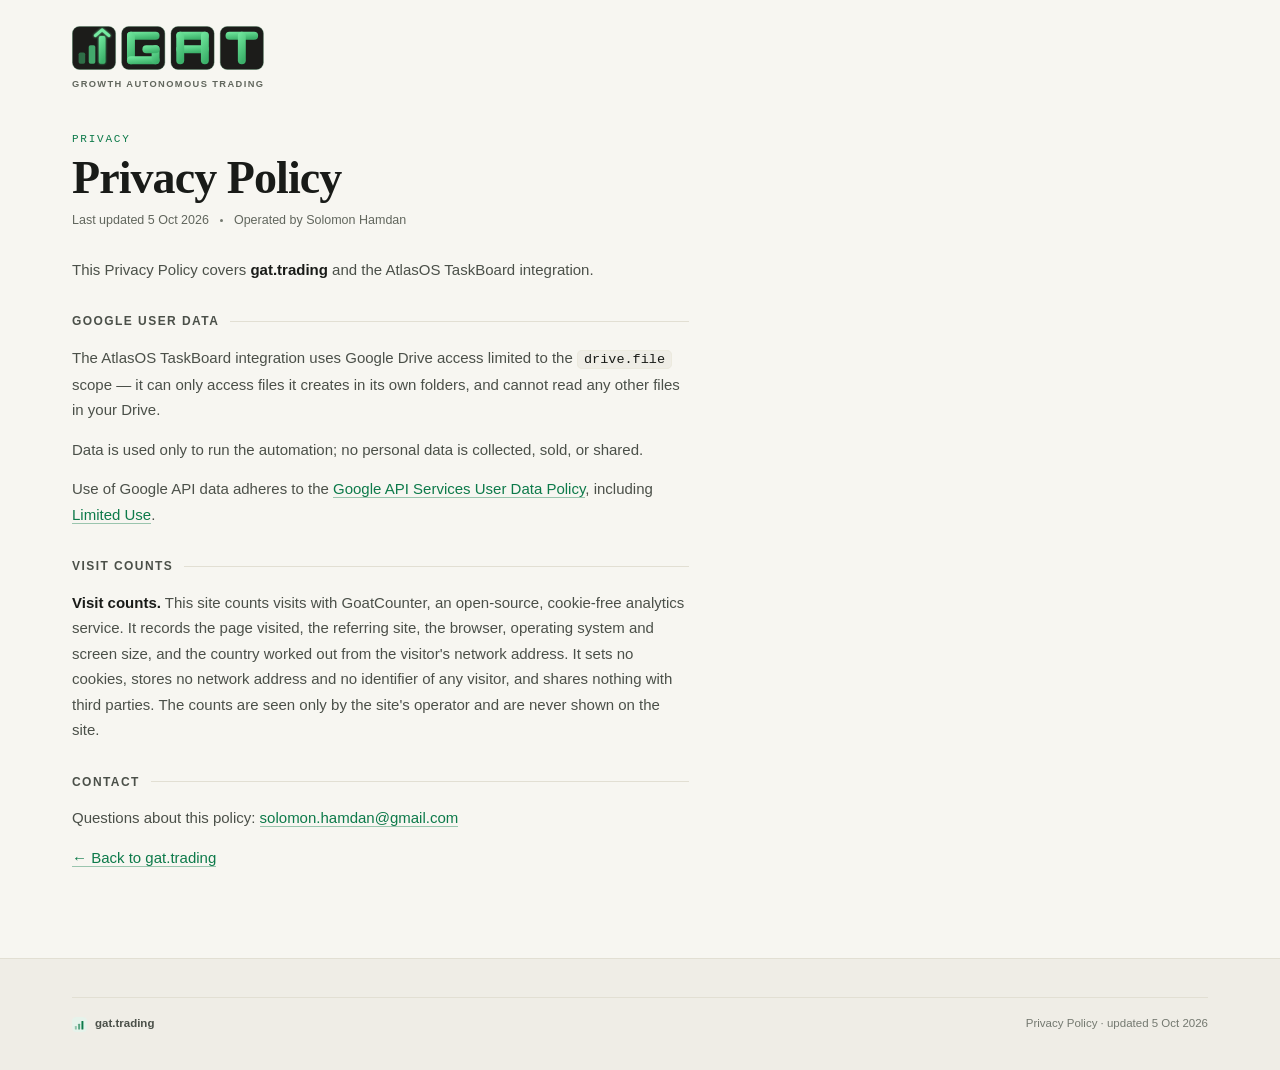
==== commit 7d962925: "site: cookie-free visit counts (GoatCounter); privacy page section" ====
--- a/privacy/index.html
+++ b/privacy/index.html
@@ -81,7 +81,7 @@
       <div class="no">PRIVACY</div>
       <h1>Privacy Policy</h1>
       <div class="psub">
-        <span>Last updated 22 Sep 2026</span>
+        <span>Last updated 5 Oct 2026</span>
         <span class="sep"></span>
         <span>Operated by Solomon Hamdan</span>
       </div>
@@ -100,6 +100,13 @@
         including
         <a href="https://developers.google.com/terms/api-services-user-data-policy#additional_requirements_for_specific_api_scopes" target="_blank" rel="noopener">Limited Use</a>.</p>
 
+      <div class="stitle"><h2>Visit counts</h2><span class="rule"></span></div>
+      <p><b>Visit counts.</b> This site counts visits with GoatCounter, an open-source, cookie-free
+        analytics service. It records the page visited, the referring site, the browser, operating
+        system and screen size, and the country worked out from the visitor's network address. It sets
+        no cookies, stores no network address and no identifier of any visitor, and shares nothing with
+        third parties. The counts are seen only by the site's operator and are never shown on the site.</p>
+
       <div class="stitle"><h2>Contact</h2><span class="rule"></span></div>
       <p>Questions about this policy: <a href="mailto:solomon.hamdan@gmail.com">solomon.hamdan@gmail.com</a></p>
 
@@ -115,10 +122,11 @@
         <svg viewBox="0 0 100 100"><rect width="100" height="100" rx="24" fill="var(--wash)"/><rect x="19" y="60" width="13" height="24" rx="4" fill="var(--brand)" opacity=".4"/><rect x="41" y="45" width="13" height="39" rx="4" fill="var(--brand)" opacity=".65"/><rect x="63" y="26" width="13" height="58" rx="4" fill="var(--brand)"/></svg>
         gat.trading
       </span>
-      <span>Privacy Policy · updated 22 Sep 2026</span>
+      <span>Privacy Policy · updated 5 Oct 2026</span>
     </div>
   </div>
 </footer>
 
+<script data-goatcounter="https://gattrading.goatcounter.com/count" async src="//gc.zgo.at/count.js"></script>
 </body>
 </html>
